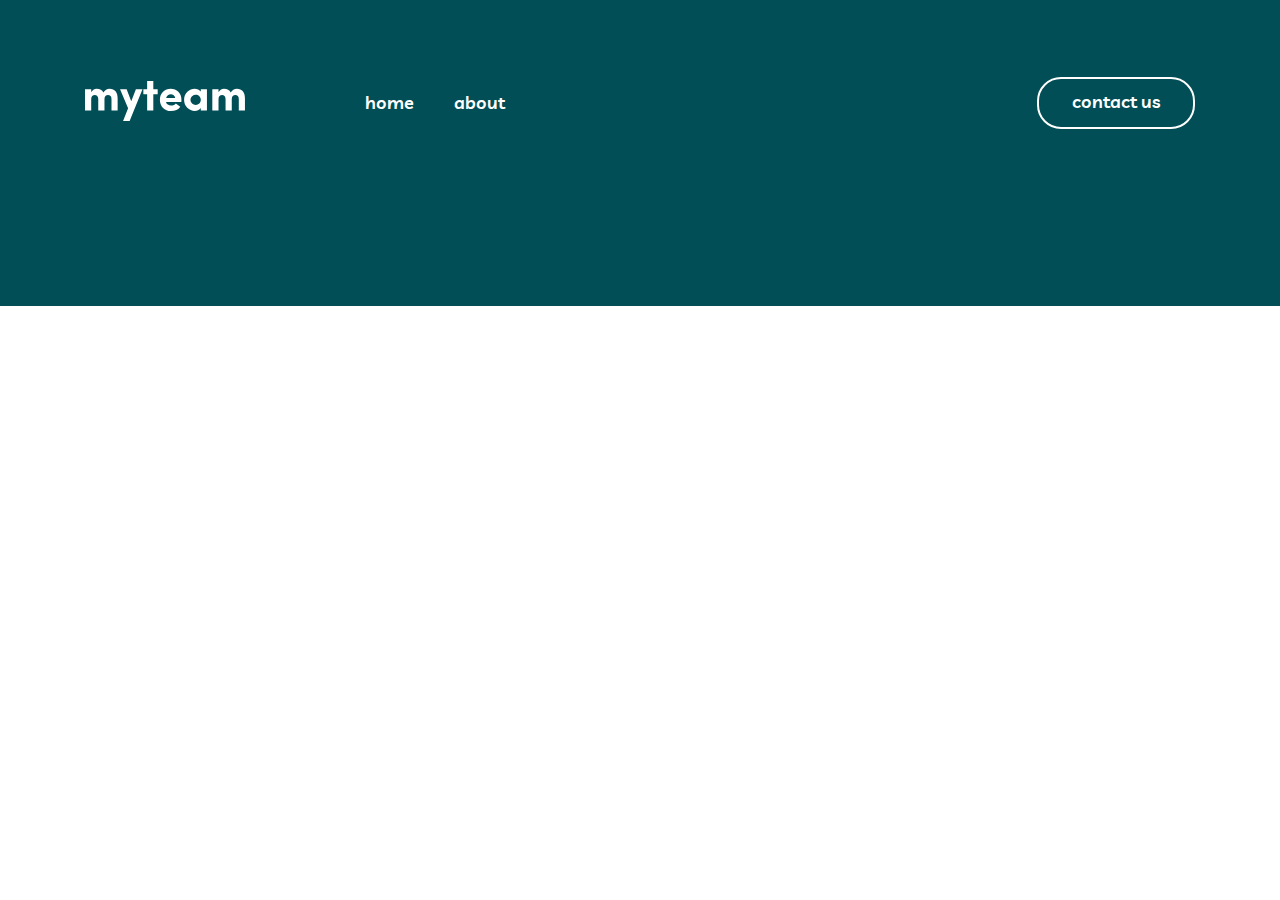
==== about.html @ 5183c8a4 "add about page" ====
<!DOCTYPE html>
<html lang="en">
<head>
  <meta charset="UTF-8">
  <meta http-equiv="X-UA-Compatible" content="IE=edge">
  <meta name="viewport" content="width=device-width, initial-scale=1.0">
  <title>about</title>
  <link rel="preconnect" href="https://fonts.gstatic.com">
  <link href="https://fonts.googleapis.com/css2?family=Livvic:wght@500;600;700&display=swap" rel="stylesheet">
  <link rel="stylesheet" href="./css/normalize.css">
  <link rel="stylesheet" href="./css/about.css">
</head>
<body>
  <header class="site-header" id="page-about">
    <div class="container">
      <div class="site-nav__contents">
        <a class="site--header__logo" href="#index.html">
          <img src="./img/myteam.svg" alt="myteam logo" width="160" height="40">
        </a>
        <ul class="site-nav__list">
          <li class="site-header__item">
            <a class="site-header__link" href="#">home</a>
          </li>
          <li class="site-header__item">
            <a class="site-header__link" href="#">about</a>
          </li>
        </ul>
        <a class="site-contact__link" href="#">contact us</a>
      </div>
    </div>
  </header>


</body>
</html>
---- css/about.css ----
html {
  box-sizing: border-box;
}

*,
::before,
::after {
  box-sizing: inherit;
}

body {
  font-family: 'Livvic', sans-serif;
  height: 100%;
}

img {
  height: 100%;
}

.container {
  max-width: 1160px;
  padding-left: 25px;
  padding-right: 25px;
  margin-left: auto;
  margin-right: auto;
}

.site-header{
  background-color: #014E56;
  padding-top: 77px;
  padding-bottom: 177px;
  overflow: hidden;
}

.site--header__logo:active{
  transition: 0.4s ease;
  opacity: 0.4;
}

.site-nav__contents{
  display: flex;
  align-items: center;
}

.site-nav__list{
  display: flex;
  list-style: none;
  padding: 0;
  margin: 0;
  margin-left: 80px;
}

.site-header__link{
  width: 51px;
  text-decoration: none;
  font-style: normal;
  font-weight: 600;
  font-size: 18px;
  line-height: 28 px;
  color: #FFFFFF;
  margin-left: 40px;
  transition: color 0.4s ease;
}

.site-header__link:hover{
  color: #F67E7E;
}

.site-contact__link{
  text-decoration: none;
  font-style: normal;
  font-weight: 600;
  font-size: 18px;
  line-height: 28px;
  color: #FFFFFF;
  border: 2px solid #FFFFFF;
  box-sizing: border-box;
  border-radius: 24px;
  margin-left: auto;
  padding-top: 9px;
  padding-right: 32px;
  padding-bottom: 11px;
  padding-left: 33px;
  transition: color 0.4s ease,
    background-color 0.4s ease;
}

.site-contact__link:hover{
  color: #002529;
  background-color: #ffffff;
}
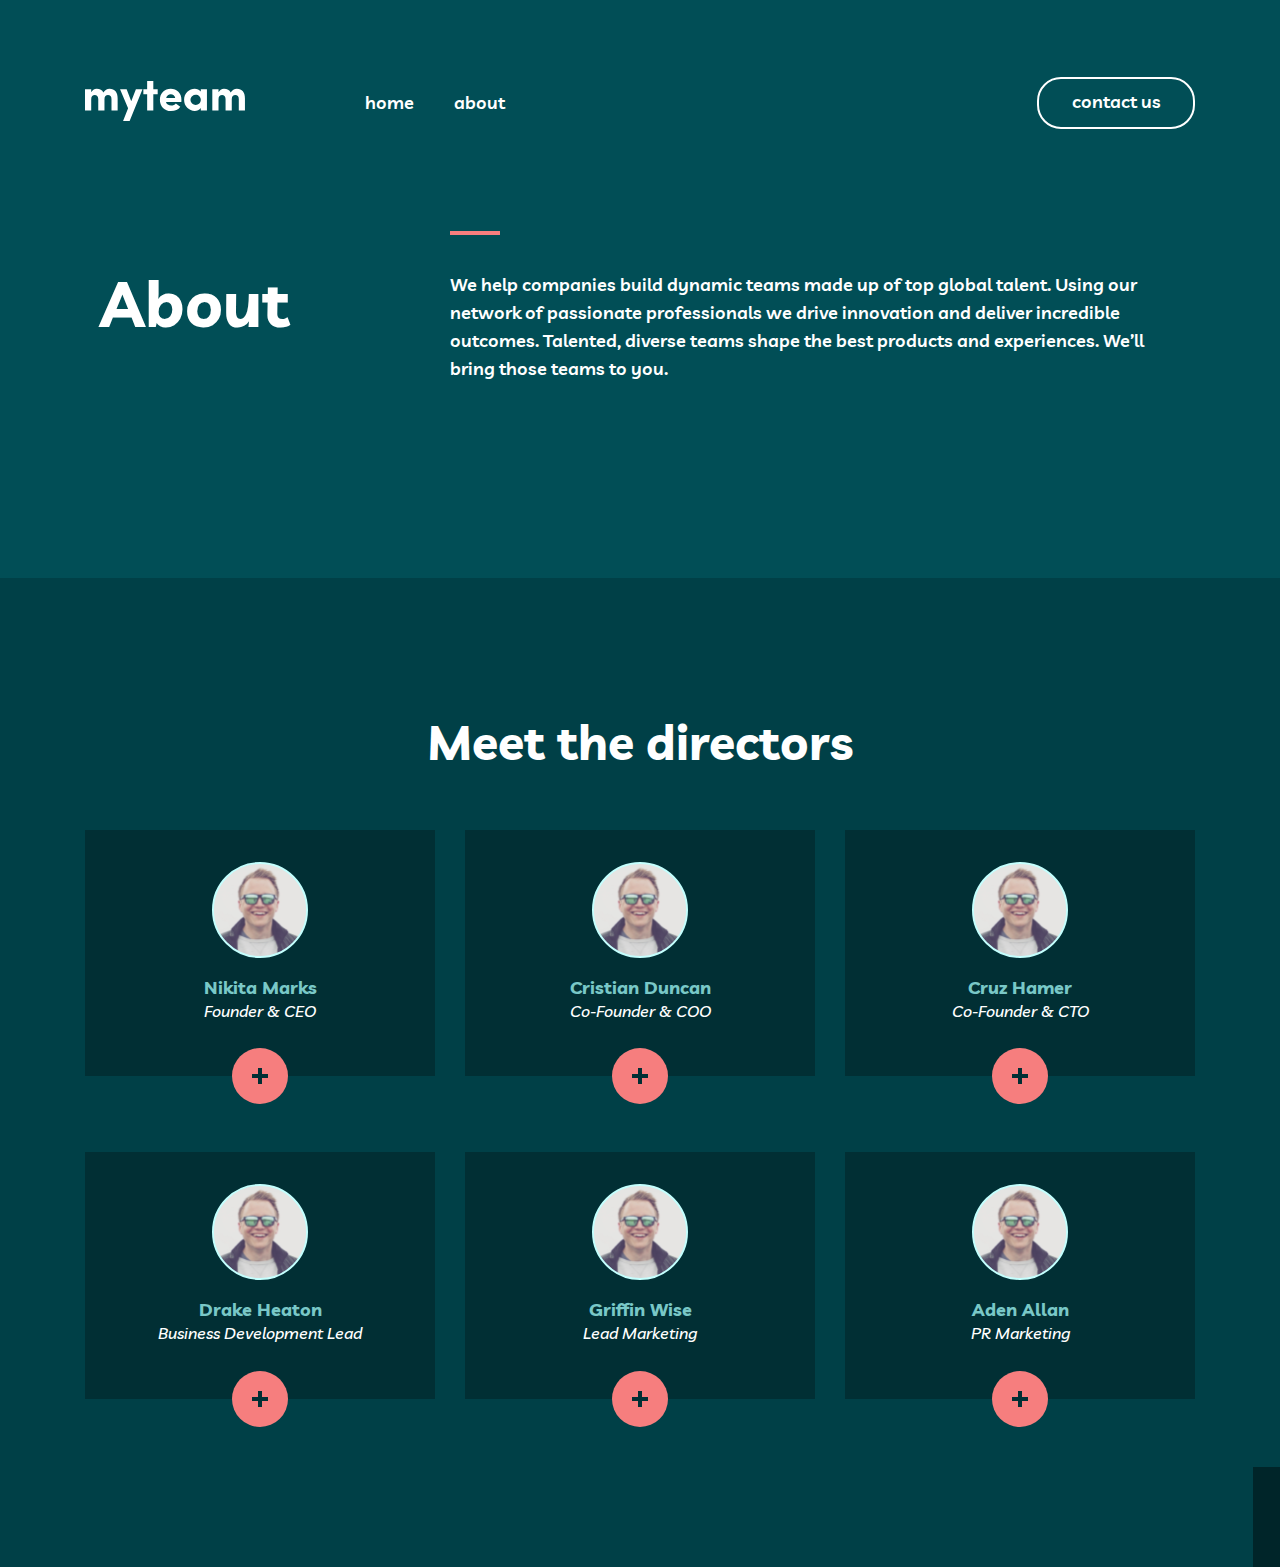
==== commit 78f5f430: "add section directors" ====
--- a/about.html
+++ b/about.html
@@ -11,10 +11,10 @@
   <link rel="stylesheet" href="./css/about.css">
 </head>
 <body>
-  <header class="site-header" id="page-about">
+  <header class="site-header" id="about.html">
     <div class="container">
       <div class="site-nav__contents">
-        <a class="site--header__logo" href="#index.html">
+        <a class="site--header__logo" href="index.html">
           <img src="./img/myteam.svg" alt="myteam logo" width="160" height="40">
         </a>
         <ul class="site-nav__list">
@@ -28,8 +28,93 @@
         <a class="site-contact__link" href="#">contact us</a>
       </div>
     </div>
-  </header>
 
+    <div class="site-hero__box">
+
+      <div class="hero-title__box">
+        <h1 class="site-hero__title">About</h1>
+      </div>
+
+
+      <div class="hero-text__box">
+        <p class="site-hero__text">We help companies build dynamic teams made up of top global talent. Using our network of passionate professionals we drive innovation and deliver incredible outcomes. Talented, diverse teams shape the best products and experiences. We’ll bring those teams to you.</p>
+      </div>
+    </div>
+    </header>
+
+    <main class="site-main">
+      <section class="directors">
+        <div class="container">
+          <div class="directors__inner">
+            <h2 class="heading-secondary directors-heading">Meet the directors</h2>
+
+            <ol class="directors__list">
+              <li class="direstors__item director">
+                <div class="director__side-front">
+                  <img class="director__avatar" src="./img/avatar.svg" width="96" height="96"
+                    alt="Avatar photo of Nikita Marks">
+                  <h3 class="director__name">Nikita Marks</h3>
+                  <p class="director__job">Founder & CEO</p>
+                </div>
+                <button class="director__button"></button>
+              </li>
+
+              <li class="direstors__item director">
+                <div class="director__side-front">
+                  <img class="director__avatar" src="./img/avatar.svg" width="96" height="96"
+                    alt="Avatar photo of Cristian Duncan">
+                  <h3 class="director__name">Cristian Duncan</h3>
+                  <p class="director__job">Co-founder & COO</p>
+                </div>
+                <button class="director__button"></button>
+              </li>
+
+              <li class="direstors__item director">
+                <div class="director__side-front">
+                  <img class="director__avatar" src="./img/avatar.svg" width="96" height="96"
+                    alt="Avatar photo of Cruz Hamer">
+                  <h3 class="director__name">Cruz Hamer</h3>
+                  <p class="director__job">Co-founder & CTO</p>
+                </div>
+                <button class="director__button"></button>
+              </li>
+
+              <li class="direstors__item director">
+                <div class="director__side-front">
+                  <img class="director__avatar" src="./img/avatar.svg" width="96" height="96"
+                    alt="Avatar photo of Drake Heaton">
+                  <h3 class="director__name">Drake Heaton</h3>
+                  <p class="director__job">Business Development Lead</p>
+                </div>
+                <button class="director__button"></button>
+              </li>
+
+              <li class="direstors__item director">
+                <div class="director__side-front">
+                  <img class="director__avatar" src="./img/avatar.svg" width="96" height="96"
+                    alt="Avatar photo of Griffin Wise">
+                  <h3 class="director__name">Griffin Wise</h3>
+                  <p class="director__job">Lead Marketing</p>
+                </div>
+                <button class="director__button"></button>
+              </li>
+
+              <li class="direstors__item director">
+                <div class="director__side-front">
+                  <img class="director__avatar" src="./img/avatar.svg" width="96" height="96"
+                    alt="Avatar photo of Aden Allan">
+                  <h3 class="director__name">Aden Allan</h3>
+                  <p class="director__job">PR marketing</p>
+                </div>
+                <button class="director__button"></button>
+              </li>
+            </ol>
+          </div>
+        </div>
+      </section>
+
+
+    </main>
 
 </body>
 </html>--- a/css/about.css
+++ b/css/about.css
@@ -88,4 +88,174 @@
 .site-contact__link:hover{
   color: #002529;
   background-color: #ffffff;
+}
+
+.site-hero__box{
+  display: flex;
+  padding-top: 124px;
+  justify-content: center;
+}
+
+.site-header{
+  display: block;
+  background-image: url(../img/about-hero-bg-img.svg);
+  background-repeat: no-repeat;
+  background-size: 200px 200px;
+  background-position: calc(50% + 770px) 379px;
+}
+
+.hero-title__box{
+  width: 350px;
+}
+
+.site-hero__title{
+  font-style: normal;
+  font-weight: bold;
+  font-size: 64px;
+  line-height: 100px;
+  color: #FFFFFF;
+  margin: 0;
+  padding: 0;
+}
+
+.hero-text__box{
+  width: 730px;
+}
+
+.site-hero__text{
+  position: relative;
+  font-style: normal;
+  font-weight: 600;
+  font-size: 18px;
+  line-height: 28px;
+  color: #FFFFFF;
+}
+
+.site-hero__text::before{
+  content: "";
+  position: absolute;
+  display: block;
+  width: 50px;
+  height: 4px;
+  background-color: #F67E7E;
+  top: -40px;
+}
+
+
+.directors {
+  padding: 140px 0;
+  text-align: center;
+  background-color: #004047;
+  overflow: hidden;
+}
+
+.directors__inner {
+  position: relative;
+  z-index: 1;
+}
+
+.heading-secondary{
+  font-style: normal;
+  font-weight: bold;
+  font-size: 48px;
+  line-height: 48px;
+  text-align: center;
+  color: #FFFFFF;
+}
+
+.directors__inner::before {
+  content: "";
+  position: absolute;
+  top: -140px;
+  left: -305px;
+  z-index: -1;
+  width: 200px;
+  height: 200px;
+  background: url(../img/section-directors-left-bg.svg) center / contain no-repeat;
+}
+
+.directors__inner::after {
+  content: "";
+  position: absolute;
+  bottom: -140px;
+  right: -205px;
+  z-index: -1;
+  width: 147px;
+  height: 100px;
+  background: url(../img/section-directors-bottom-bg.svg) center / contain no-repeat;
+}
+
+.directors-heading {
+  margin: 0 auto;
+  margin-bottom: 64px;
+}
+
+.directors__list {
+  margin: 0;
+  margin-right: -30px;
+  padding: 0;
+  padding-bottom: 28px;
+  display: flex;
+  flex-wrap: wrap;
+  row-gap: 76px;
+  list-style: none;
+}
+
+.direstors__item {
+  margin-right: 30px;
+}
+
+.director {
+  position: relative;
+  z-index: 1;
+  width: 350px;
+}
+
+.director__side-front {
+  padding: 32px 24px 56px;
+  background-color: #012F34;
+
+}
+
+.director__avatar {
+  display: block;
+  margin: 0 auto;
+  margin-bottom: 16px;
+}
+
+.director__name {
+  margin: 0;
+  font-weight: bold;
+  font-size: 18px;
+  line-height: 28px;
+  color: #79C8C7;
+  text-transform: capitalize;
+}
+
+.director__job {
+  margin: 0;
+  font-style: italic;
+  font-weight: 500;
+  text-transform: capitalize;
+  color: #FFFFFF;
+
+}
+
+.director__button {
+  position: absolute;
+  bottom: 0;
+  left: 50%;
+  transform: translate(-50%, 50%);
+  width: 56px;
+  height: 56px;
+  background: #F67E7E  url("../img/plus-icon.svg") center / 16px
+    no-repeat;
+  border: none;
+  border-radius: 50%;
+  cursor: pointer;
+  transition: background-color 0.5s ease;
+}
+
+.director__button:hover {
+  background-color: #79C8C7;
 }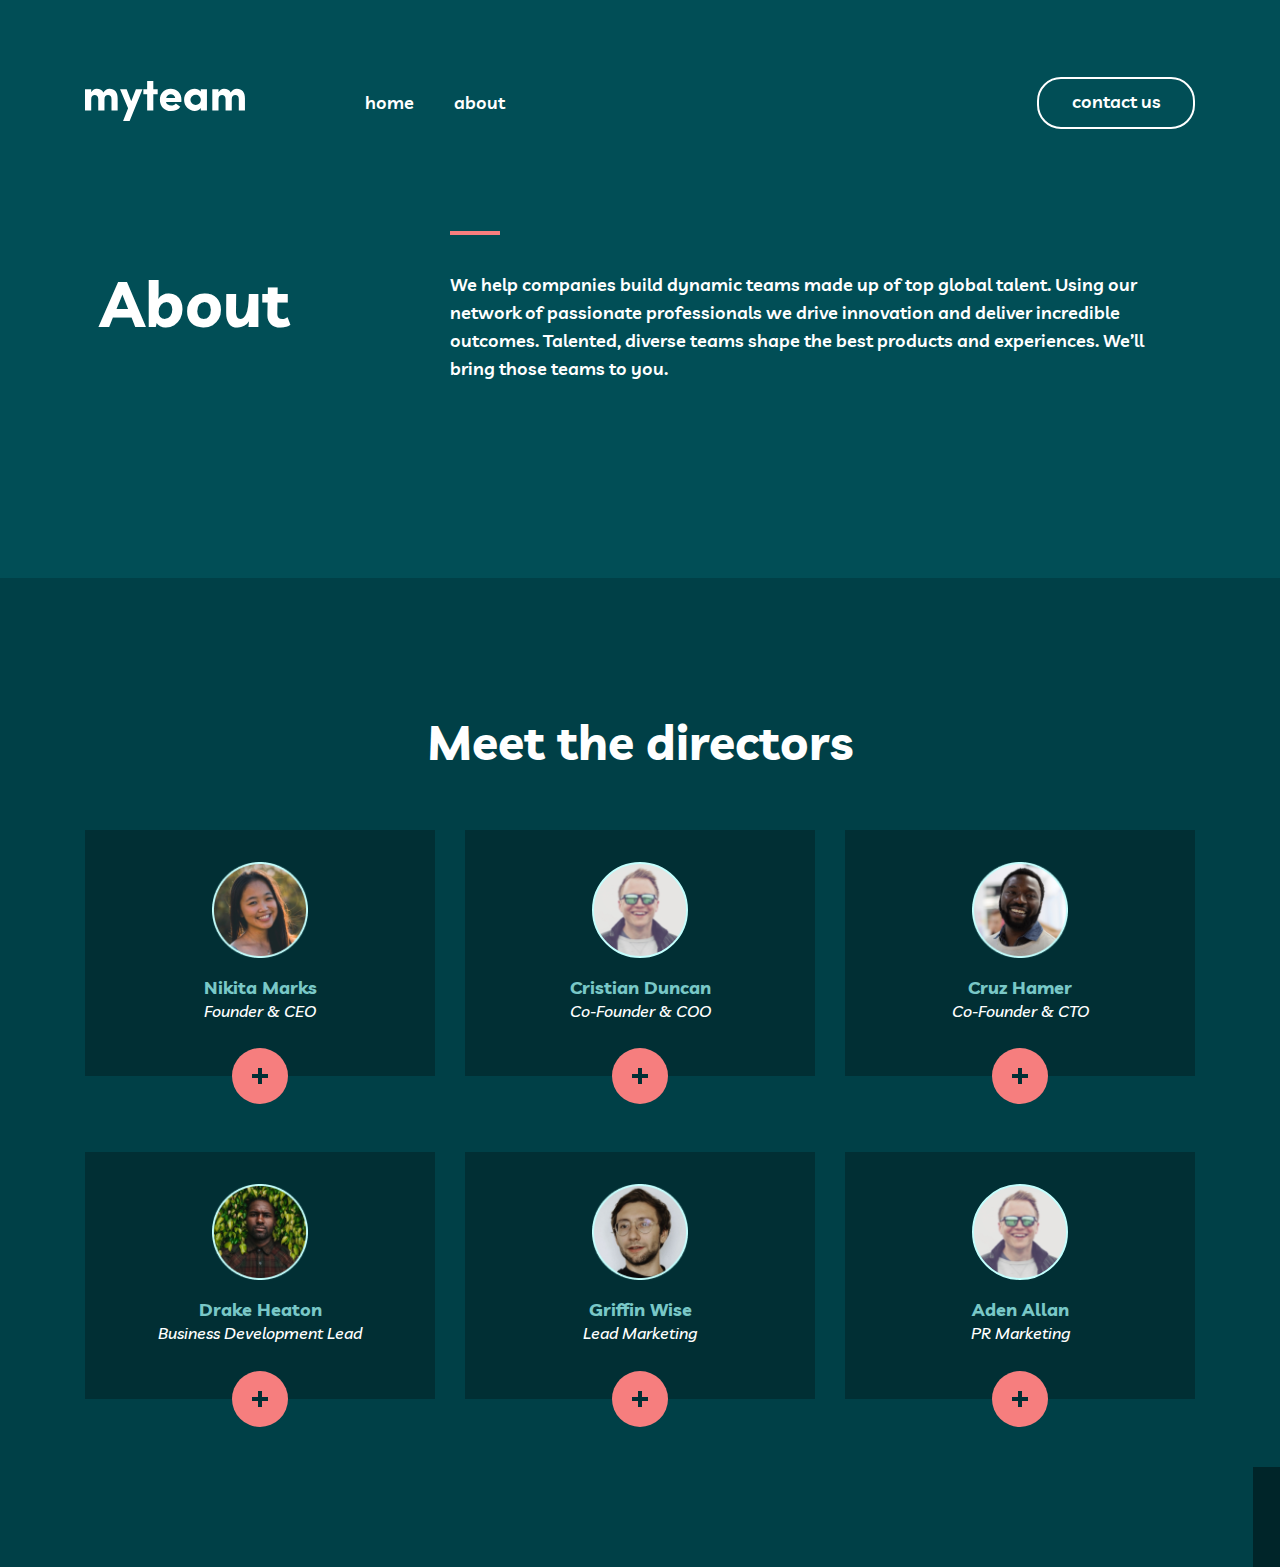
==== commit df7ac3c0: "add avatars" ====
--- a/about.html
+++ b/about.html
@@ -19,7 +19,7 @@
         </a>
         <ul class="site-nav__list">
           <li class="site-header__item">
-            <a class="site-header__link" href="#">home</a>
+            <a class="site-header__link" href="index.html">home</a>
           </li>
           <li class="site-header__item">
             <a class="site-header__link" href="#">about</a>
@@ -51,7 +51,7 @@
             <ol class="directors__list">
               <li class="direstors__item director">
                 <div class="director__side-front">
-                  <img class="director__avatar" src="./img/avatar.svg" width="96" height="96"
+                  <img class="director__avatar" src="./img/nikita-marks.png" width="96" height="96"
                     alt="Avatar photo of Nikita Marks">
                   <h3 class="director__name">Nikita Marks</h3>
                   <p class="director__job">Founder & CEO</p>
@@ -71,7 +71,7 @@
 
               <li class="direstors__item director">
                 <div class="director__side-front">
-                  <img class="director__avatar" src="./img/avatar.svg" width="96" height="96"
+                  <img class="director__avatar" src="./img/kruz-hamer.png" width="96" height="96"
                     alt="Avatar photo of Cruz Hamer">
                   <h3 class="director__name">Cruz Hamer</h3>
                   <p class="director__job">Co-founder & CTO</p>
@@ -81,7 +81,7 @@
 
               <li class="direstors__item director">
                 <div class="director__side-front">
-                  <img class="director__avatar" src="./img/avatar.svg" width="96" height="96"
+                  <img class="director__avatar" src="./img/drake-heaton.png" width="96" height="96"
                     alt="Avatar photo of Drake Heaton">
                   <h3 class="director__name">Drake Heaton</h3>
                   <p class="director__job">Business Development Lead</p>
@@ -91,7 +91,7 @@
 
               <li class="direstors__item director">
                 <div class="director__side-front">
-                  <img class="director__avatar" src="./img/avatar.svg" width="96" height="96"
+                  <img class="director__avatar" src="./img/griffen.png" width="96" height="96"
                     alt="Avatar photo of Griffin Wise">
                   <h3 class="director__name">Griffin Wise</h3>
                   <p class="director__job">Lead Marketing</p>
--- a/css/about.css
+++ b/css/about.css
@@ -1,5 +1,6 @@
 html {
   box-sizing: border-box;
+
 }
 
 *,
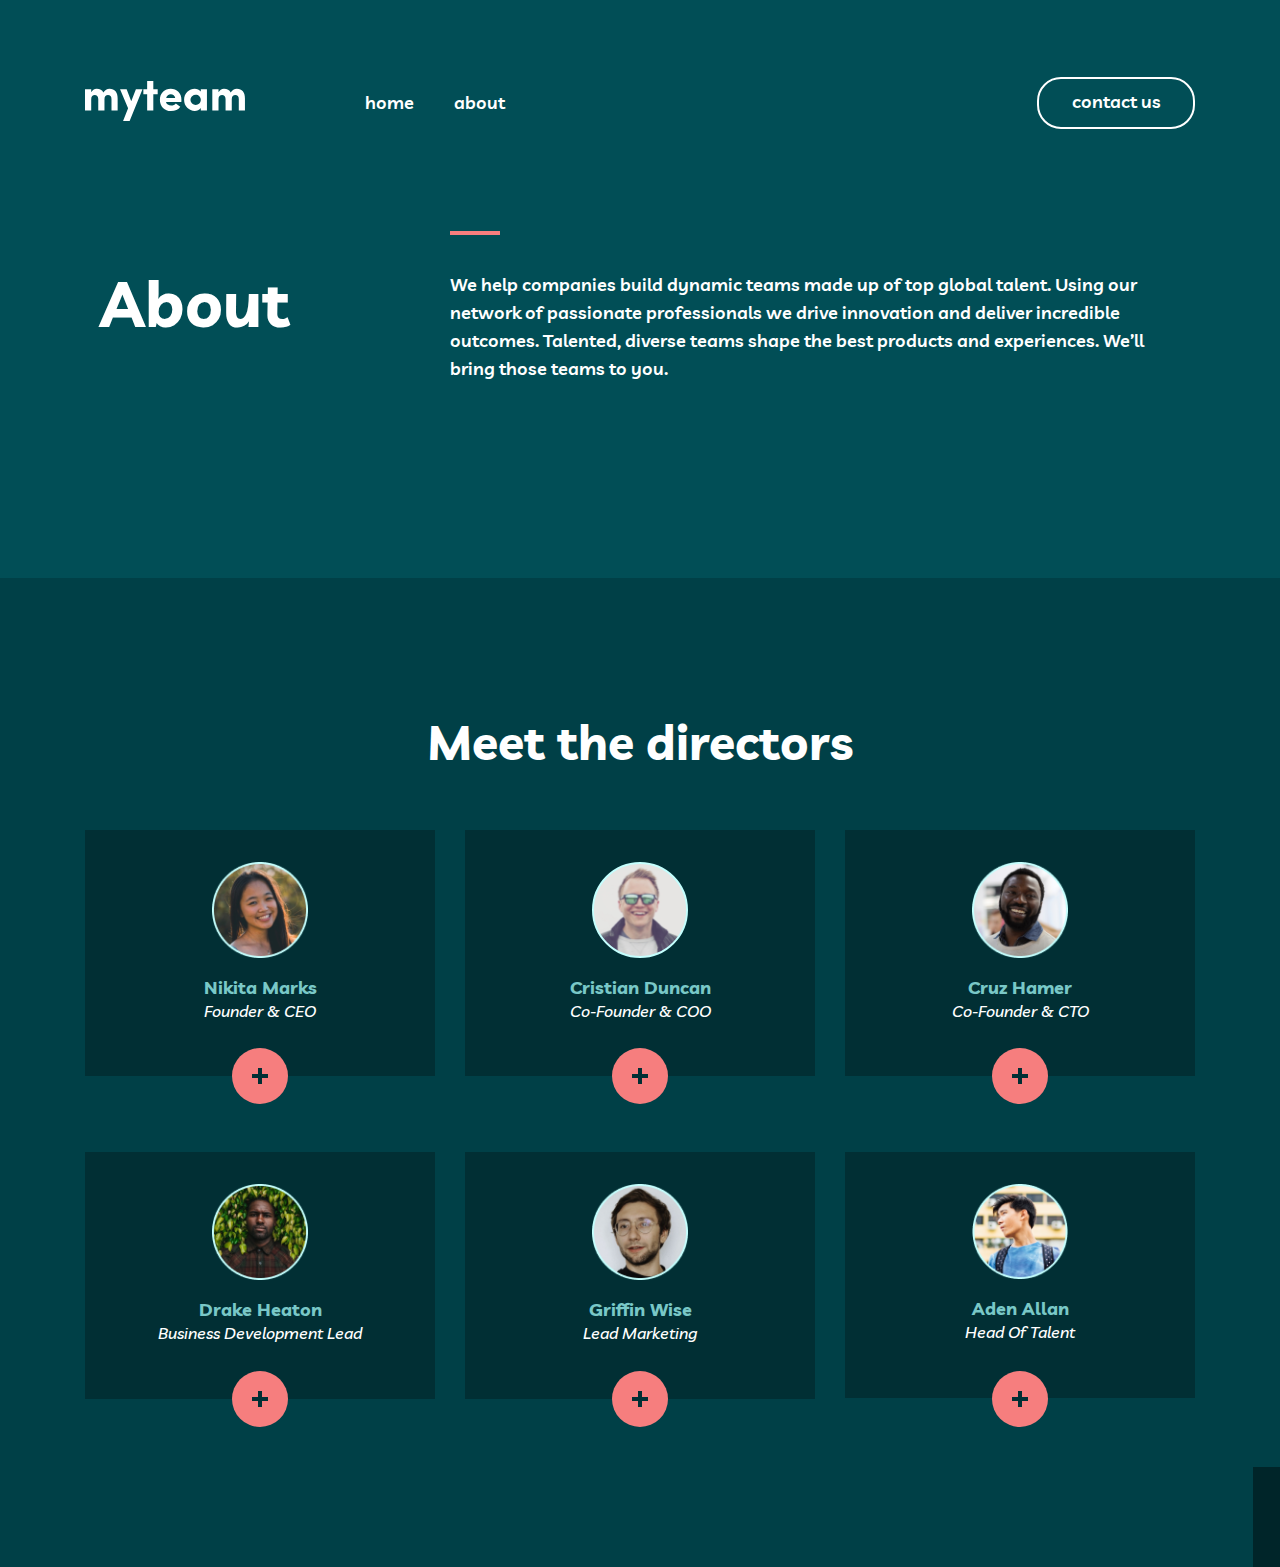
==== commit 8cd41b68: "fix bugs" ====
--- a/about.html
+++ b/about.html
@@ -101,10 +101,10 @@
 
               <li class="direstors__item director">
                 <div class="director__side-front">
-                  <img class="director__avatar" src="./img/avatar.svg" width="96" height="96"
+                  <img class="director__avatar" src="./img/aden-allen.png" width="96" height="96"
                     alt="Avatar photo of Aden Allan">
                   <h3 class="director__name">Aden Allan</h3>
-                  <p class="director__job">PR marketing</p>
+                  <p class="director__job">Head of Talent</p>
                 </div>
                 <button class="director__button"></button>
               </li>
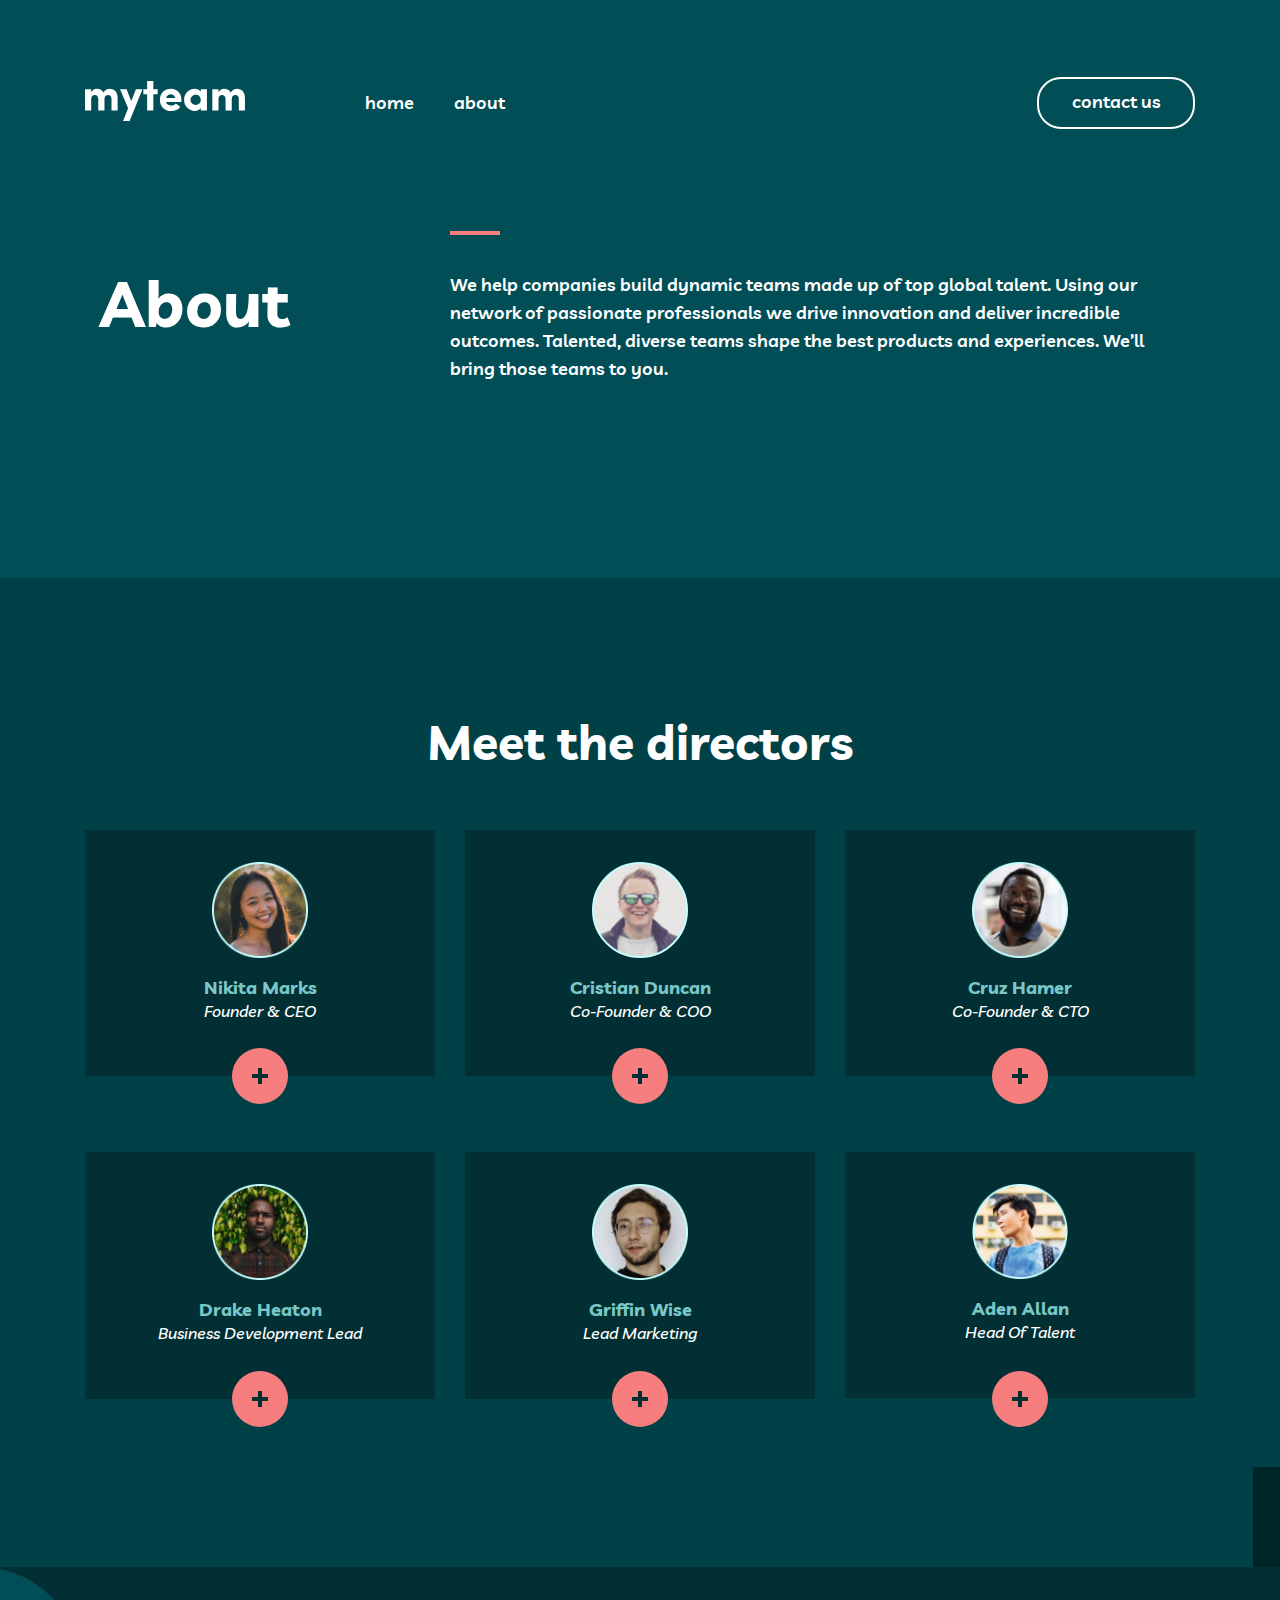
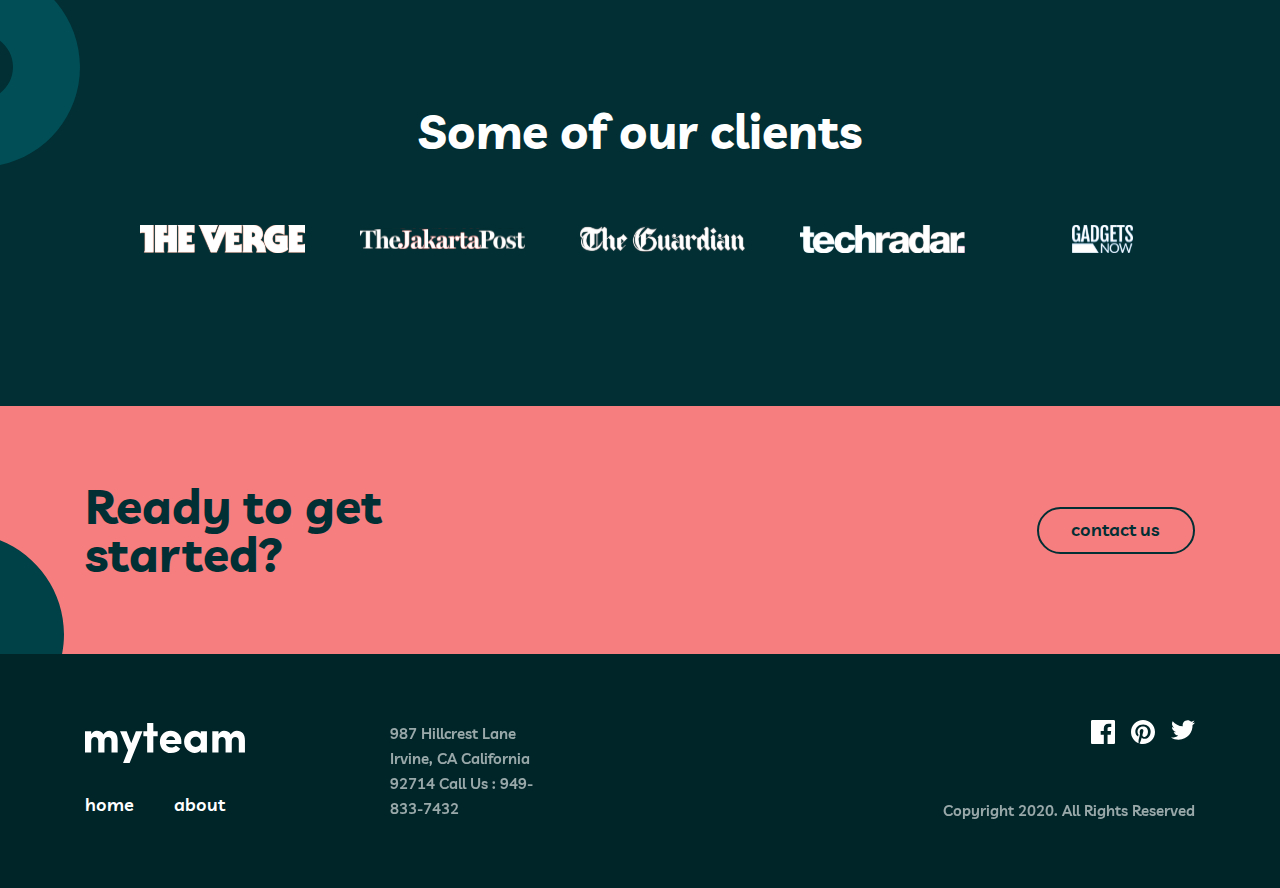
==== commit 3d9de8b9: "page about finish" ====
--- a/about.html
+++ b/about.html
@@ -113,8 +113,99 @@
         </div>
       </section>
 
+      <section class="clients">
+        <div class="container">
+
+          <div class="clients-heading__box">
+            <h2 class="clients-heading__title">Some of our clients</h2>
+          </div>
+
+            <ul class="clients-section__list">
+              <li class="clients-section__item">
+                <img class="clients-section__img" src="./img/logo-the-verge.svg" alt="logo the verge">
+              </li>
+              <li class="clients-section__item">
+                <img class="clients-section__img" src="./img/logo-thejakartapost.svg" alt="logo jakarta post">
+              </li>
+              <li class="clients-section__item">
+                <img class="clients-section__img" src="./img/logo-the-guardian.svg" alt="logo-the-guardian">
+              </li>
+              <li class="clients-section__item">
+                <img class="clients-section__img" src="./img/logo-techradar.svg" alt="logo-techradar">
+              </li>
+              <li class="clients-section__item">
+                <img class="clients-section__img" src="./img/logo-gadgets-now.svg" alt="logo-gadgets-now">
+              </li>
+            </ul>
+          </div>
+      </section>
 
     </main>
+
+    <section class="ready-section">
+      <div class="container">
+       <div class="ready-section__contents">
+         <div class="ready-title__box">
+           <h2 class="ready-title">Ready to get started?</h2>
+         </div>
+         <div class="ready-link__box">
+           <a class="ready-link" href="#">contact us</a>
+         </div>
+       </div>
+      </div>
+    </section>
+
+    <footer class="site-footer">
+      <div class="footer-contents container">
+       <div class="site-footer-left__content">
+         <a href="#">
+           <img src="./img/myteam.svg" alt="site logo" width="160" height="40">
+         </a>
+         <ul class="site-footer__list">
+           <li class="site-footer__item">
+             <a class="site-footer__link" href="index.html">home</a>
+           </li>
+           <li class="site-footer__item">
+             <a class="site-footer__link" href="#">about</a>
+           </li>
+         </ul>
+       </div>
+
+       <div class="site-footer__box">
+         <address class="site-footer__text">987  Hillcrest Lane Irvine, CA California 92714 Call Us : 949-833-7432</address>
+       </div>
+
+       <div class="footer-right__content">
+         <ul class="left-content__list">
+           <li class="left-content__item">
+             <a href="#" class="left-content__link">
+               <svg class="icons" width="24" height="24" viewBox="0 0 24 24" xmlns="http://www.w3.org/2000/svg">
+                 <path d="M22.675 0H1.325C0.593 0 0 0.593 0 1.325V22.676C0 23.407 0.593 24 1.325 24H12.82V14.706H9.692V11.084H12.82V8.413C12.82 5.313 14.713 3.625 17.479 3.625C18.804 3.625 19.942 3.724 20.274 3.768V7.008L18.356 7.009C16.852 7.009 16.561 7.724 16.561 8.772V11.085H20.148L19.681 14.707H16.561V24H22.677C23.407 24 24 23.407 24 22.675V1.325C24 0.593 23.407 0 22.675 0Z"/>
+                 </svg>
+             </a>
+           </li>
+           <li class="left-content__item">
+             <a href="#" class="left-content__link">
+               <svg class="icons" width="24" height="24" viewBox="0 0 24 24" xmlns="http://www.w3.org/2000/svg">
+                 <path id="Path" d="M12 0C5.373 0 0 5.372 0 12C0 17.084 3.163 21.426 7.627 23.174C7.522 22.225 7.427 20.769 7.669 19.733C7.887 18.796 9.076 13.768 9.076 13.768C9.076 13.768 8.717 13.049 8.717 11.986C8.717 10.318 9.684 9.072 10.888 9.072C11.911 9.072 12.406 9.841 12.406 10.762C12.406 11.791 11.751 13.33 11.412 14.757C11.129 15.951 12.011 16.926 13.189 16.926C15.322 16.926 16.961 14.677 16.961 11.431C16.961 8.558 14.897 6.549 11.949 6.549C8.535 6.549 6.531 9.11 6.531 11.756C6.531 12.787 6.928 13.894 7.424 14.494C7.522 14.613 7.536 14.718 7.507 14.839L7.174 16.199C7.121 16.419 7 16.466 6.772 16.36C5.273 15.662 4.336 13.471 4.336 11.711C4.336 7.926 7.086 4.449 12.265 4.449C16.428 4.449 19.663 7.416 19.663 11.38C19.663 15.516 17.056 18.844 13.436 18.844C12.22 18.844 11.077 18.213 10.686 17.466L9.938 20.319C9.667 21.362 8.936 22.669 8.446 23.465C9.57 23.812 10.763 24 12 24C18.627 24 24 18.627 24 12C24 5.372 18.627 0 12 0Z"/>
+                 </svg>
+             </a>
+           </li>
+           <li class="left-content__item">
+             <a href="#" class="left-content__link">
+               <svg class="icons" width="24" height="20" viewBox="0 0 24 20"       xmlns="http://www.w3.org/2000/svg">
+                 <path id="Path" d="M24 2.55699C23.117 2.94899 22.168 3.21299 21.172 3.33199C22.189 2.72299 22.97 1.75799 23.337 0.607986C22.386 1.17199 21.332 1.58199 20.21 1.80299C19.313 0.845986 18.032 0.247986 16.616 0.247986C13.437 0.247986 11.101 3.21399 11.819 6.29299C7.728 6.08799 4.1 4.12799 1.671 1.14899C0.381 3.36199 1.002 6.25699 3.194 7.72299C2.388 7.69699 1.628 7.47599 0.965 7.10699C0.911 9.38799 2.546 11.522 4.914 11.997C4.221 12.185 3.462 12.229 2.69 12.081C3.316 14.037 5.134 15.46 7.29 15.5C5.22 17.123 2.612 17.848 0 17.54C2.179 18.937 4.768 19.752 7.548 19.752C16.69 19.752 21.855 12.031 21.543 5.10599C22.505 4.41099 23.34 3.54399 24 2.55699Z"/>
+                 </svg>
+             </a>
+           </li>
+         </ul>
+         <p class="left-content__text">
+           Copyright 2020. All Rights Reserved
+         </p>
+       </div>
+
+      </div>
+    </footer>
 
 </body>
 </html>--- a/css/about.css
+++ b/css/about.css
@@ -259,4 +259,197 @@
 
 .director__button:hover {
   background-color: #79C8C7;
-}+}
+
+.clients{
+  background-color: #012F34;
+  padding-top: 140px;
+  padding-bottom: 150px;
+  background-image: url(../img/section-clients-bg-img.svg);
+  background-repeat: no-repeat;
+  background-size: 200px 200px;
+  background-position: calc(50% + -660px) 0px;
+}
+
+.clients-heading__box{
+  width: 920px;
+  margin-left: auto;
+  margin-right: auto;
+}
+
+.clients-heading__title{
+  font-style: normal;
+  font-weight: bold;
+  font-size: 48px;
+  line-height: 48px;
+  text-align: center;
+  margin: 0;
+  padding: 0;
+  color: #FFFFFF;
+}
+
+.clients-section__list{
+  display: flex;
+  list-style: none;
+  margin: 0;
+  padding: 0;
+  margin-top: 70px;
+  margin-left: auto;
+  margin-right: auto;
+}
+
+
+.clients-section__img{
+  width: 165px;
+  height: 28px;
+  margin-left: 55px;
+}
+
+.ready-section{
+  background-color: #F67E7E;
+  padding-top: 76px;
+  padding-bottom: 76px;
+}
+
+.ready-section__contents{
+  display: flex;
+  align-items: center;
+}
+
+.ready-title__box{
+  width: 504px;
+}
+
+.ready-title{
+  font-style: normal;
+  font-weight: bold;
+  font-size: 48px;
+  line-height: 48px;
+  color: #012F34;
+  margin: 0;
+  padding: 0;
+}
+
+.ready-link{
+  font-style: normal;
+  font-weight: 600;
+  font-size: 18px;
+  line-height: 28px;
+  color: #012F34;
+  border: 2px solid #012F34;
+  box-sizing: border-box;
+  border-radius: 24px;
+  text-decoration: none;
+  padding-top: 9px;
+  padding-right: 33px;
+  padding-bottom: 11px;
+  padding-left: 32px;
+  transition: color 0.4s ease,
+    background-color 0.4s ease;
+}
+
+.ready-link__box{
+  margin-left: auto;
+}
+
+.ready-link:hover{
+  background-color:  #012F34;
+  color: #FFFFFF;
+}
+
+.ready-section{
+  background-image: url(../img/ready-bg-img.svg);
+  background-repeat: no-repeat;
+  background-size: contain;
+  background-position: calc(50% + -678px) 82px;
+}
+
+.site-footer{
+  background-color: #002529;
+  padding-top: 50px;
+  padding-bottom: 50px;
+}
+
+.footer-contents{
+  display: flex;
+  align-items: center;
+}
+
+.site-footer__list{
+  list-style: none;
+  margin: 0;
+  padding: 0;
+  display: flex;
+  margin-top: 25px;
+}
+
+.site-footer__link{
+  width: 49px;
+  font-style: normal;
+  font-weight: 600;
+  font-size: 18px;
+  line-height: 28px;
+  color: #FFFFFF;
+  text-decoration: none;
+  margin-right: 40px;
+  transition: color 0.4s ease;
+}
+
+.site-footer__link:hover{
+  color: #F67E7E;
+}
+
+.site-footer__box{
+  width: 144px;
+  padding: 0;
+  margin: 0;
+  margin-left: 125px;
+}
+
+.site-footer__text{
+  font-style: normal;
+  font-weight: 600;
+  font-size: 15px;
+  line-height: 25px;
+  color: #FFFFFF;
+  mix-blend-mode: normal;
+  opacity: 0.6;
+}
+
+.left-content__list{
+  list-style: none;
+  display: flex;
+  padding-left: 135px;
+  margin-bottom: 50px;
+}
+
+.left-content__item{
+  margin-left: 16px;
+}
+
+.icons{
+  fill: #FFFFFF;
+  transition: fill 0.3s ease;
+}
+
+.icons:hover{
+  fill: #F67E7E;
+}
+
+.left-content__text{
+  width: 255px;
+  font-style: normal;
+  font-weight: 600;
+  font-size: 15px;
+  line-height: 25px;
+  text-align: right;
+  color: #FFFFFF;
+  mix-blend-mode: normal;
+  opacity: 0.6;
+}
+
+.footer-right__content{
+  margin-left: auto;
+}
+
+
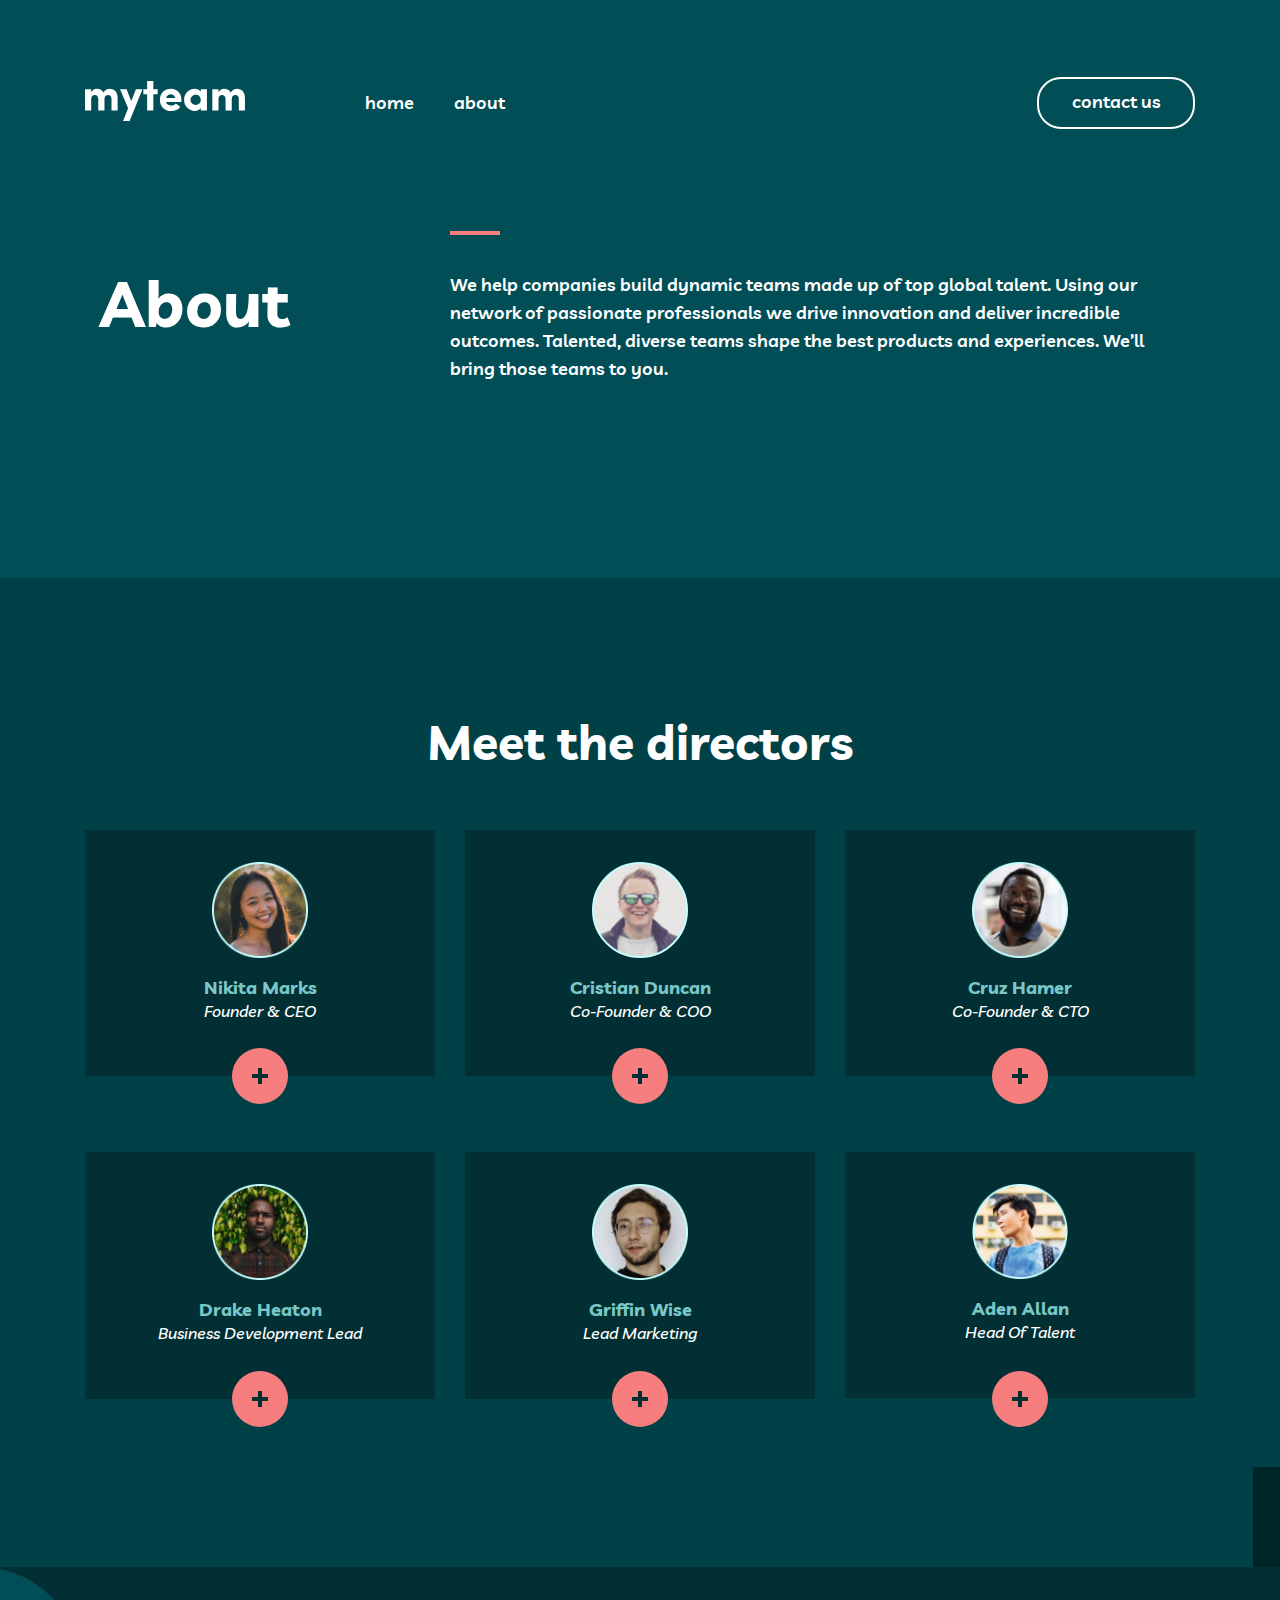
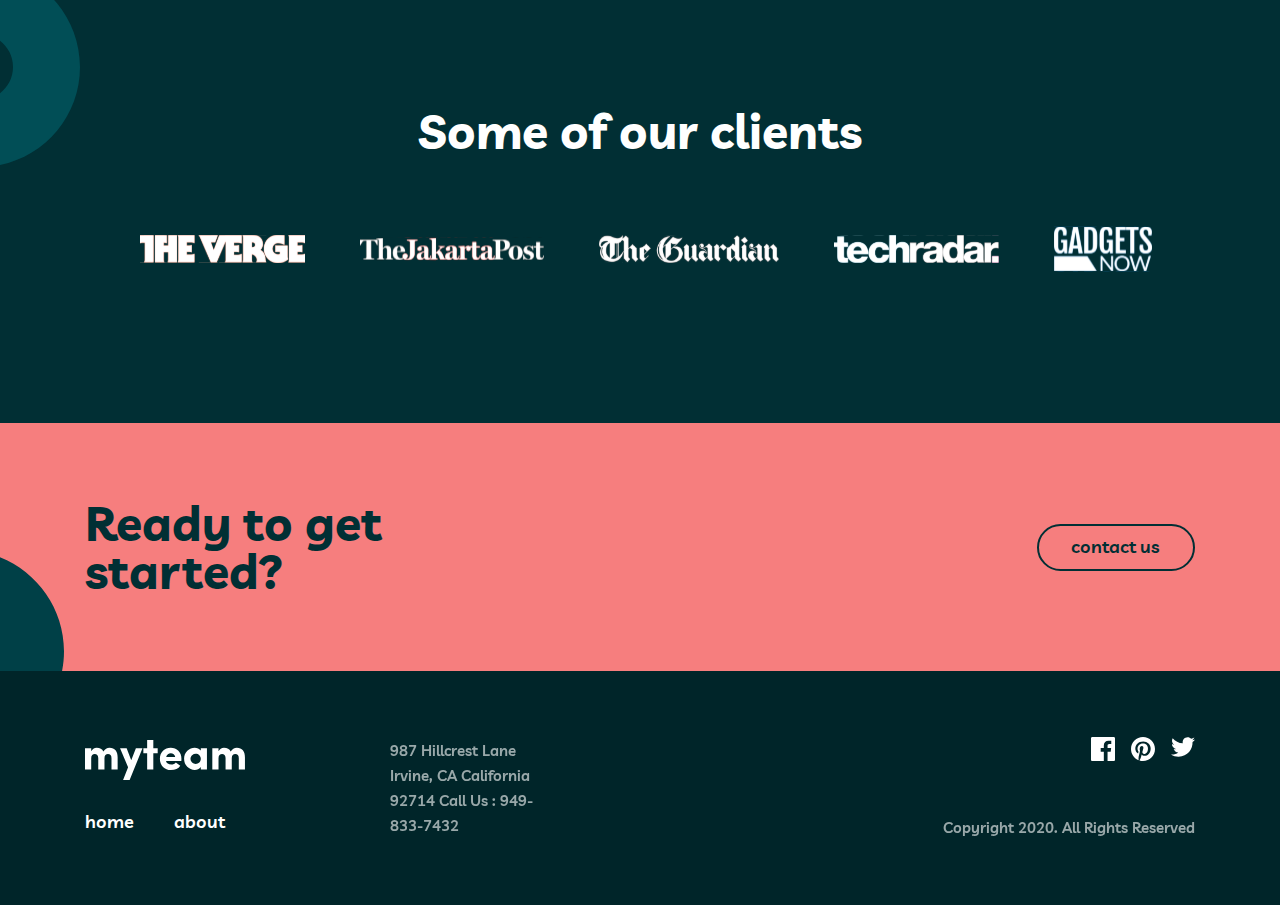
==== commit 1754515e: "fix bugs" ====
--- a/about.html
+++ b/about.html
@@ -122,19 +122,19 @@
 
             <ul class="clients-section__list">
               <li class="clients-section__item">
-                <img class="clients-section__img" src="./img/logo-the-verge.svg" alt="logo the verge">
-              </li>
-              <li class="clients-section__item">
-                <img class="clients-section__img" src="./img/logo-thejakartapost.svg" alt="logo jakarta post">
-              </li>
-              <li class="clients-section__item">
-                <img class="clients-section__img" src="./img/logo-the-guardian.svg" alt="logo-the-guardian">
-              </li>
-              <li class="clients-section__item">
-                <img class="clients-section__img" src="./img/logo-techradar.svg" alt="logo-techradar">
-              </li>
-              <li class="clients-section__item">
-                <img class="clients-section__img" src="./img/logo-gadgets-now.svg" alt="logo-gadgets-now">
+                <img class="clients-section__img" src="./img/logo-the-verge.svg" alt="logo the verge" width="165" height="28">
+              </li>
+              <li class="clients-section__item">
+                <img class="clients-section__img" src="./img/logo-thejakartapost.svg" alt="logo jakarta post" width="184" height="23">
+              </li>
+              <li class="clients-section__item">
+                <img class="clients-section__img" src="./img/logo-the-guardian.svg" alt="logo-the-guardian" width="180" height="28">
+              </li>
+              <li class="clients-section__item">
+                <img class="clients-section__img" src="./img/logo-techradar.svg" alt="logo-techradar" width="165" height="28">
+              </li>
+              <li class="clients-section__item">
+                <img class="clients-section__img" src="./img/logo-gadgets-now.svg" alt="logo-gadgets-now" width="98" height="45">
               </li>
             </ul>
           </div>
--- a/css/about.css
+++ b/css/about.css
@@ -300,8 +300,6 @@
 
 
 .clients-section__img{
-  width: 165px;
-  height: 28px;
   margin-left: 55px;
 }
 
